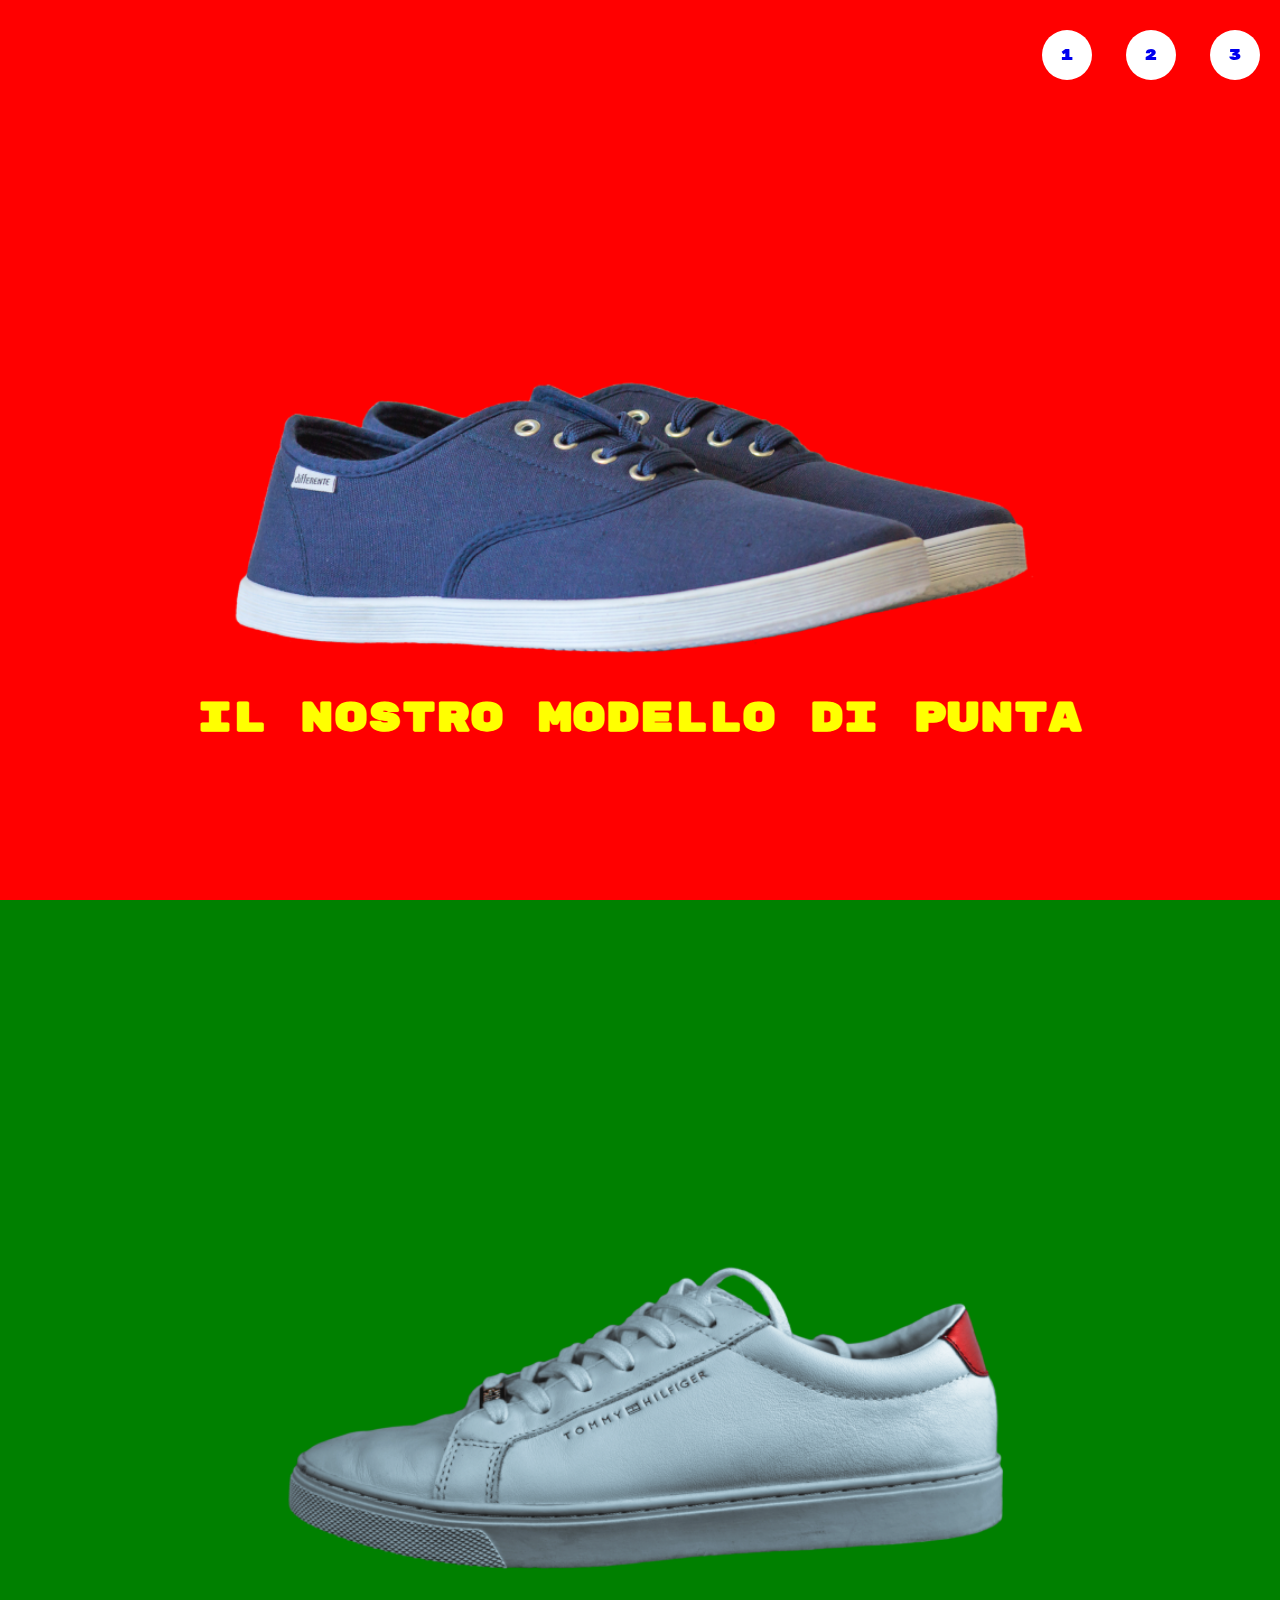
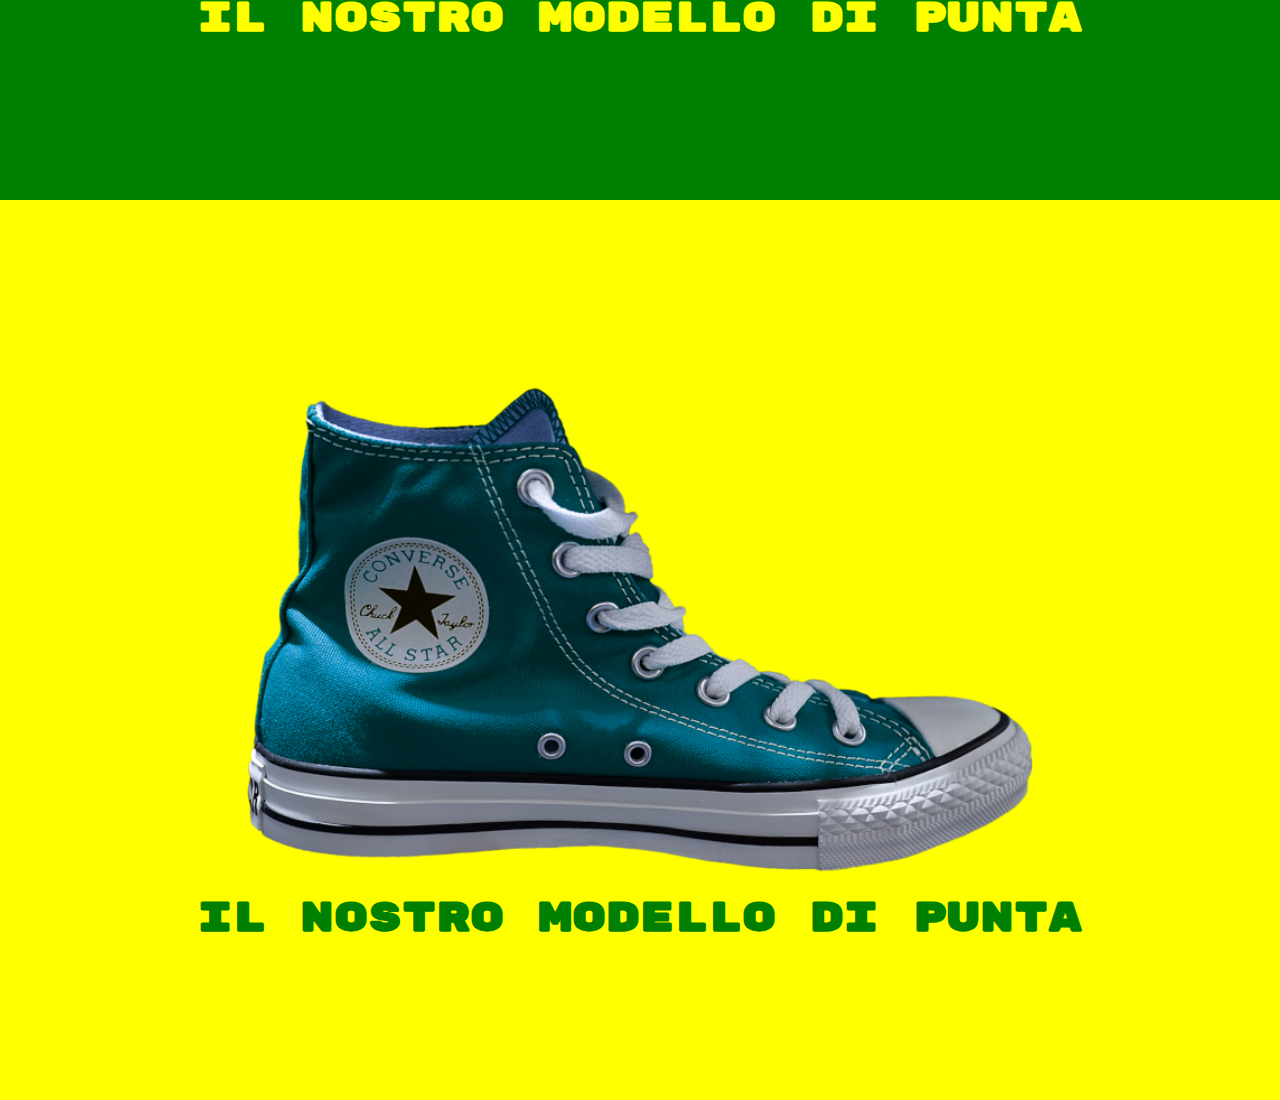
==== Bonus/index.html @ 8d33fae5 "Inserito box shadow e opacity in esercizio bonus" ====
<!DOCTYPE html>
<html lang="en">
<head>
    <meta charset="UTF-8">
    <meta http-equiv="X-UA-Compatible" content="IE=edge">
    <meta name="viewport" content="width=device-width, initial-scale=1.0">
    <link rel="stylesheet" href="css/style.css">
    <link rel="preconnect" href="https://fonts.googleapis.com">
    <link rel="preconnect" href="https://fonts.googleapis.com">
    <link rel="preconnect" href="https://fonts.googleapis.com">
    <link rel="preconnect" href="https://fonts.gstatic.com" crossorigin>
    <link href="https://fonts.googleapis.com/css2?family=Roboto:wght@300;500;900&family=Rubik+Mono+One&display=swap" rel="stylesheet">
    <title>Shoes</title>
</head>
<body>

    <div class="container">
        
        <!--Inizio nav-->
        <nav>
            <ul>
                <li>
                    <a href="#red">1</a>
                </li>
                <li>
                    <a href="#green">2</a>
                </li>
                <li>
                    <a href="#yellow">3</a>
                </li>
            </ul>
        </nav>
        <!--Fine nav-->

        <!--Inizio prodotto 1-->
        <div class="box product red" >
            
            <!--Inizio immagine-->
            <div class="img">
                <img class="shoes" src="img/01.png" alt="Shoes blue">
            </div>
            <!--Fine immagine-->

            <!--Inizio titolo-->
            <div class="box-title">
                <h2 class="title-size title-yellow">
                    Il nostro modello di punta
                </h2>
            </div>
            <!--Fine titolo-->

        </div>
        <!--Fine prodotto 1-->

        <!--Inizio prodotto 2-->
        <div class="box product green" >

            <!--Inizio immagine-->
            <div class="img">
                <img class="shoes" src="img/02.png" alt="Shoes white">
            </div>
            <!--Fine immagine-->

            <!--Inizio titolo-->
            <div class="box-title">
                <h2 class="title-size title-yellow">
                    Il nostro modello di punta
                </h2>
            </div>
            <!--Fine titolo-->

        </div>
        <!--Fine prodotto 2-->

        <!--Inizio prodotto 3-->
        <div class="box product yellow" >
            
            <!--Inizio immagine-->
            <div class="img">
                <img class="shoes" src="img/03.png" alt="Shoes green">
            </div>
            <!--Fine immagine-->

            <!--Inizio titolo-->
            <div class="box-title">
                <h2 class="title-size title-green">
                    Il nostro modello di punta
                </h2>
            </div>
            <!--Fine titolo-->

        </div>
        <!--Fine prodotto 3-->
    </div>
    
</body>
</html>
---- Bonus/css/style.css ----
/*Inizio common*/
*{
    box-sizing: border-box;
    padding: 0px;
    margin: 0px;
    font-family: 'Rubik Mono One', sans-serif;
}

.container{
    position: relative;
}
/*Fine common*/

/*Inizio nav*/
nav{
    position: fixed;
    z-index: 999;
    top: 0px;
    right: 0px;
    height: 70px;
}

nav ul{
    list-style: none;
    margin-top: 30px;
    margin-right: 20px;
    
}

nav ul li{ 
    position: relative;
    display: inline;
    margin-left: 20px;
}

nav ul li a{
    display: inline-block;
    line-height: 50px;
    width: 50px;
    text-decoration: none;
    background-color: white;
    border-radius: 50%;
    text-align: center;  
}

nav ul li:hover a{
    box-shadow: -5px 3px 5px lightgray;
    opacity: 0.5;
}
/*Fine nav*/

/*Inizio impostazioni dimensione e colore box*/
.box{
    width: 100%;
    height: 100vh;
    position: relative;
}

.container .red{
    background-color: red;
}

.container .green{
    background-color:green;
}

.container .yellow{
    background-color:yellow;
}
/*Fine impostazioni dimensione e colore box*/


/*Inizio posizionamento immagini scarpe*/
.img{
    text-align: center;
}

.shoes{
    width: 70%;
    position: absolute;
    top: 50%;
    left: 50%;
    transform: translate(-50%, -50%); 
}
/*Fine posizionamento immagini scarpe*/


/*Inizio formattazione e posizionamento titolo*/
.box-title{
    margin-top: 70px;
    display: inline-block;
    position: absolute;
    top: 72%;
    left: 50%;
    transform: translate(-50%, -50%);
    width: 70%;
    text-align: center; 
}

.title-size{
    font-size: 40px;
    text-transform: uppercase;
}

.title-yellow{
    color: yellow;
}

.title-green{
    color: green;
}
/*Fine formattazione e posizionamento titolo*/
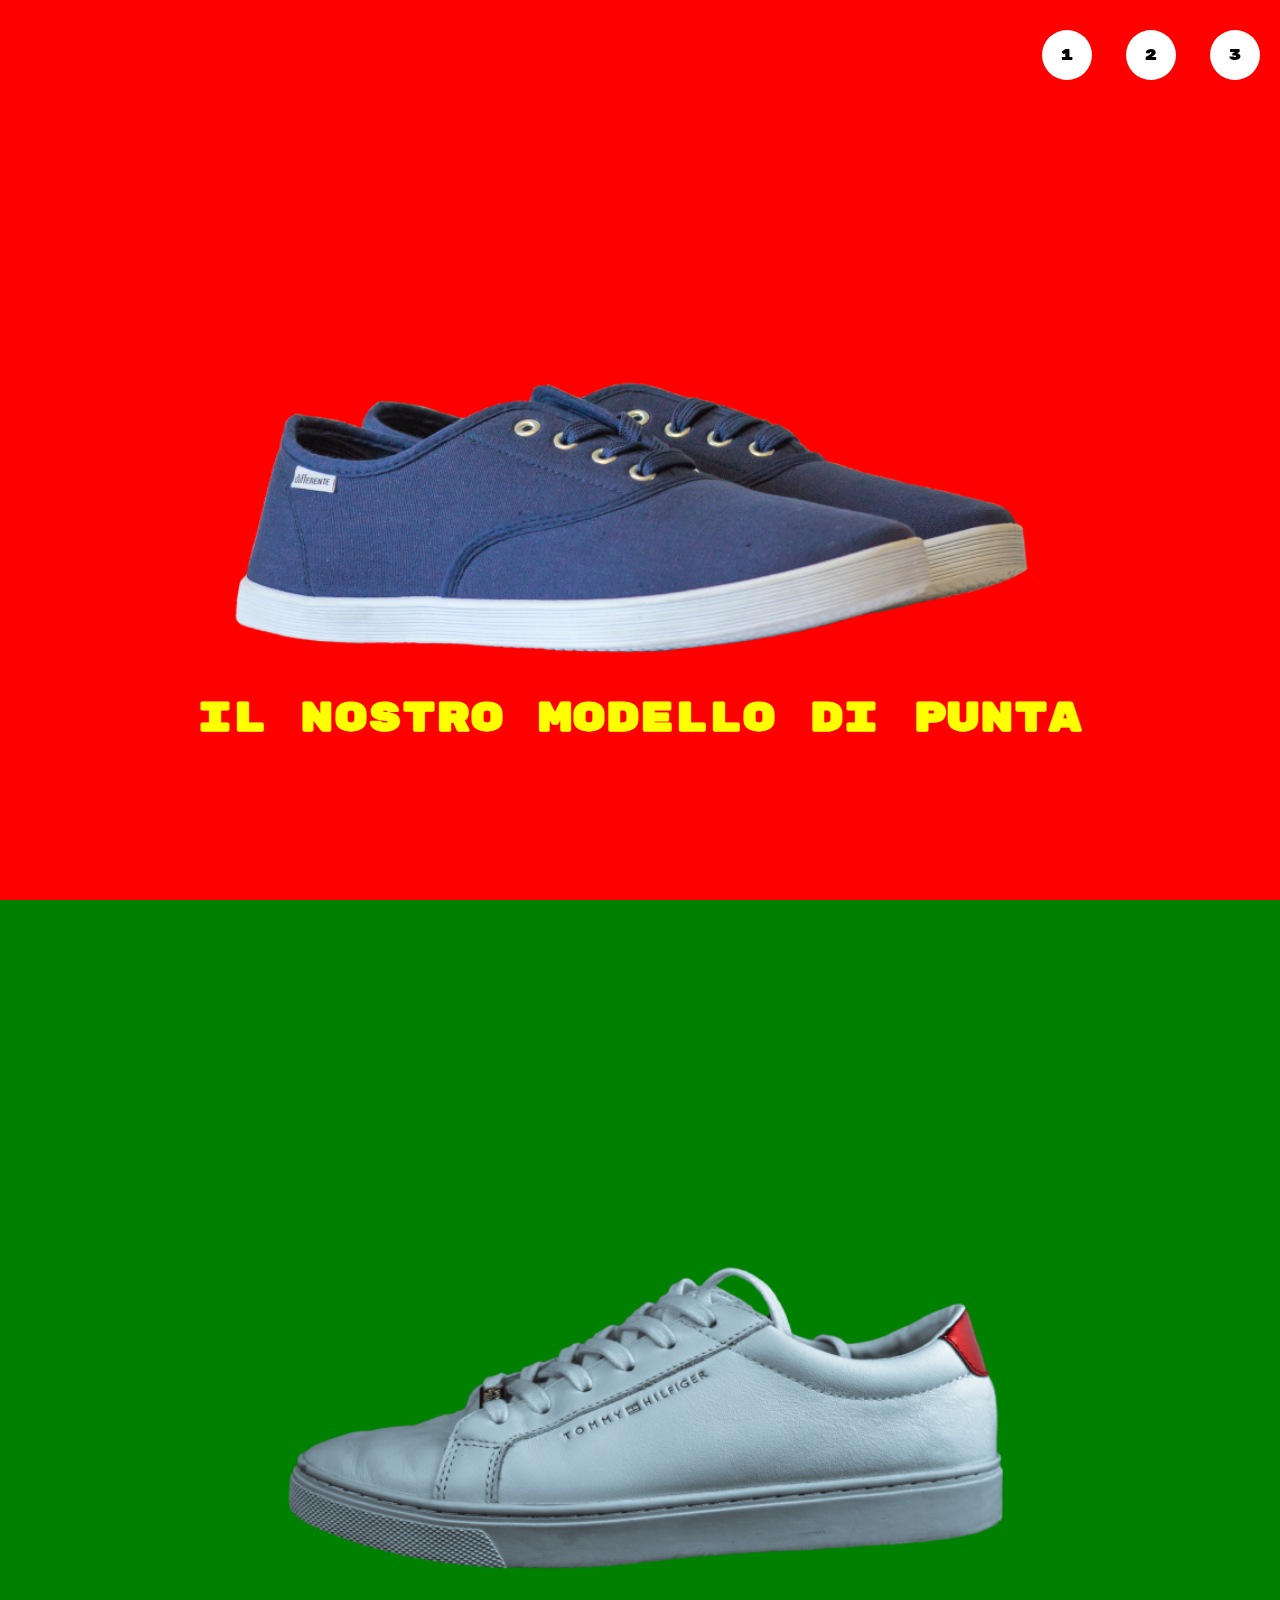
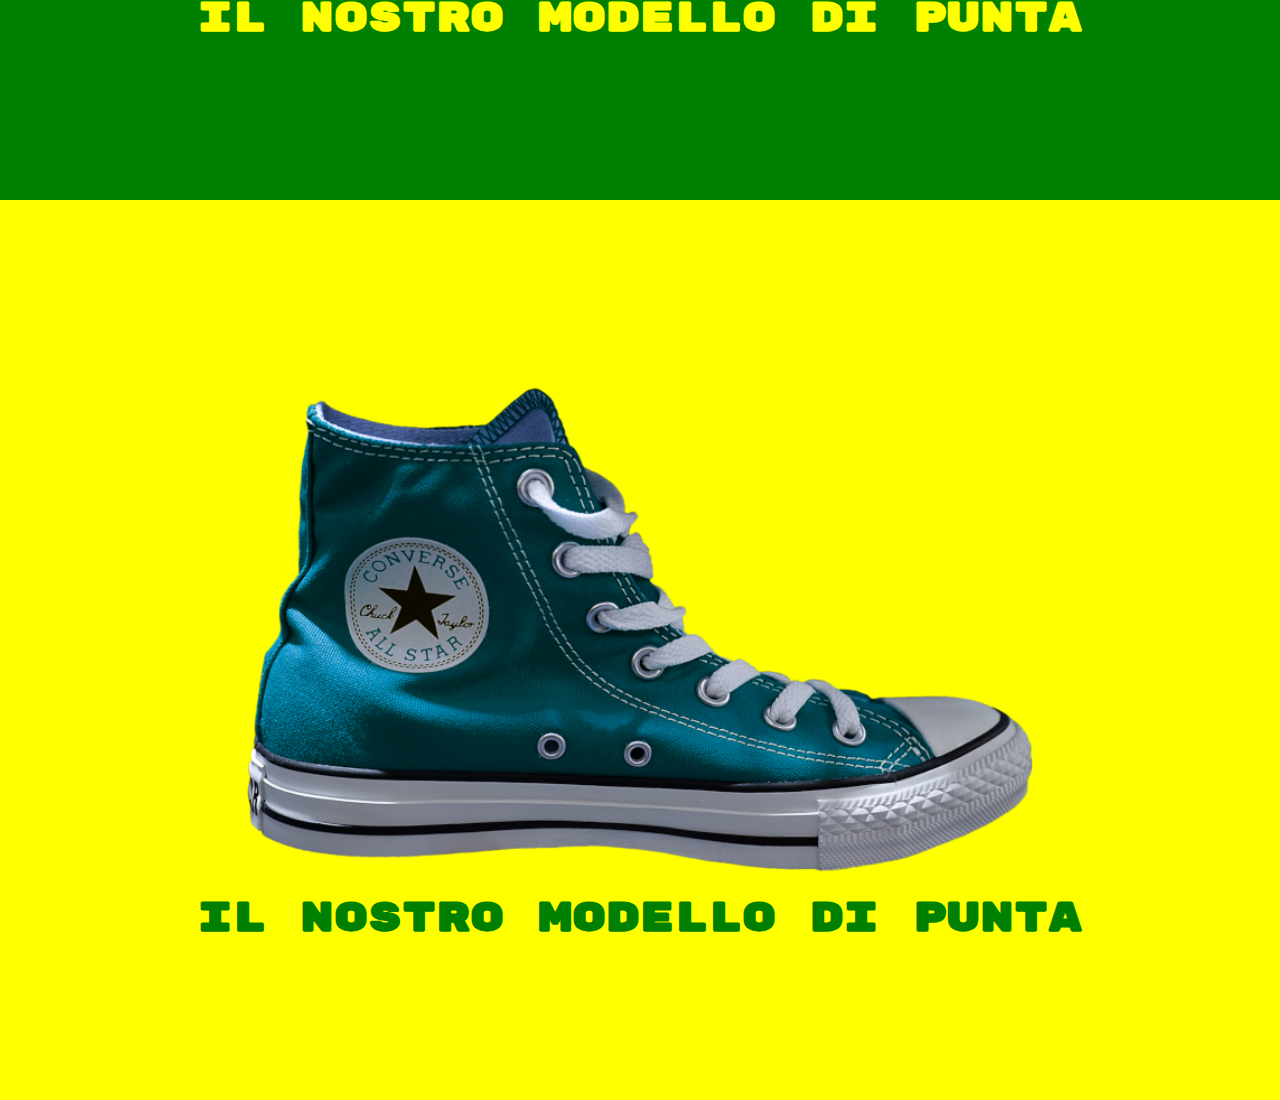
==== commit d4f02a47: "Inserito smooth scrolling in esercizio bonus" ====
--- a/Bonus/index.html
+++ b/Bonus/index.html
@@ -33,7 +33,7 @@
         <!--Fine nav-->
 
         <!--Inizio prodotto 1-->
-        <div class="box product red" >
+        <div class="box product red" id="red">
             
             <!--Inizio immagine-->
             <div class="img">
@@ -53,7 +53,7 @@
         <!--Fine prodotto 1-->
 
         <!--Inizio prodotto 2-->
-        <div class="box product green" >
+        <div class="box product green" id="green">
 
             <!--Inizio immagine-->
             <div class="img">
@@ -73,7 +73,7 @@
         <!--Fine prodotto 2-->
 
         <!--Inizio prodotto 3-->
-        <div class="box product yellow" >
+        <div class="box product yellow" id="yellow">
             
             <!--Inizio immagine-->
             <div class="img">
--- a/Bonus/css/style.css
+++ b/Bonus/css/style.css
@@ -4,6 +4,7 @@
     padding: 0px;
     margin: 0px;
     font-family: 'Rubik Mono One', sans-serif;
+    scroll-behavior: smooth;
 }
 
 .container{
@@ -39,6 +40,7 @@
     width: 50px;
     text-decoration: none;
     background-color: white;
+    color: black;
     border-radius: 50%;
     text-align: center;  
 }
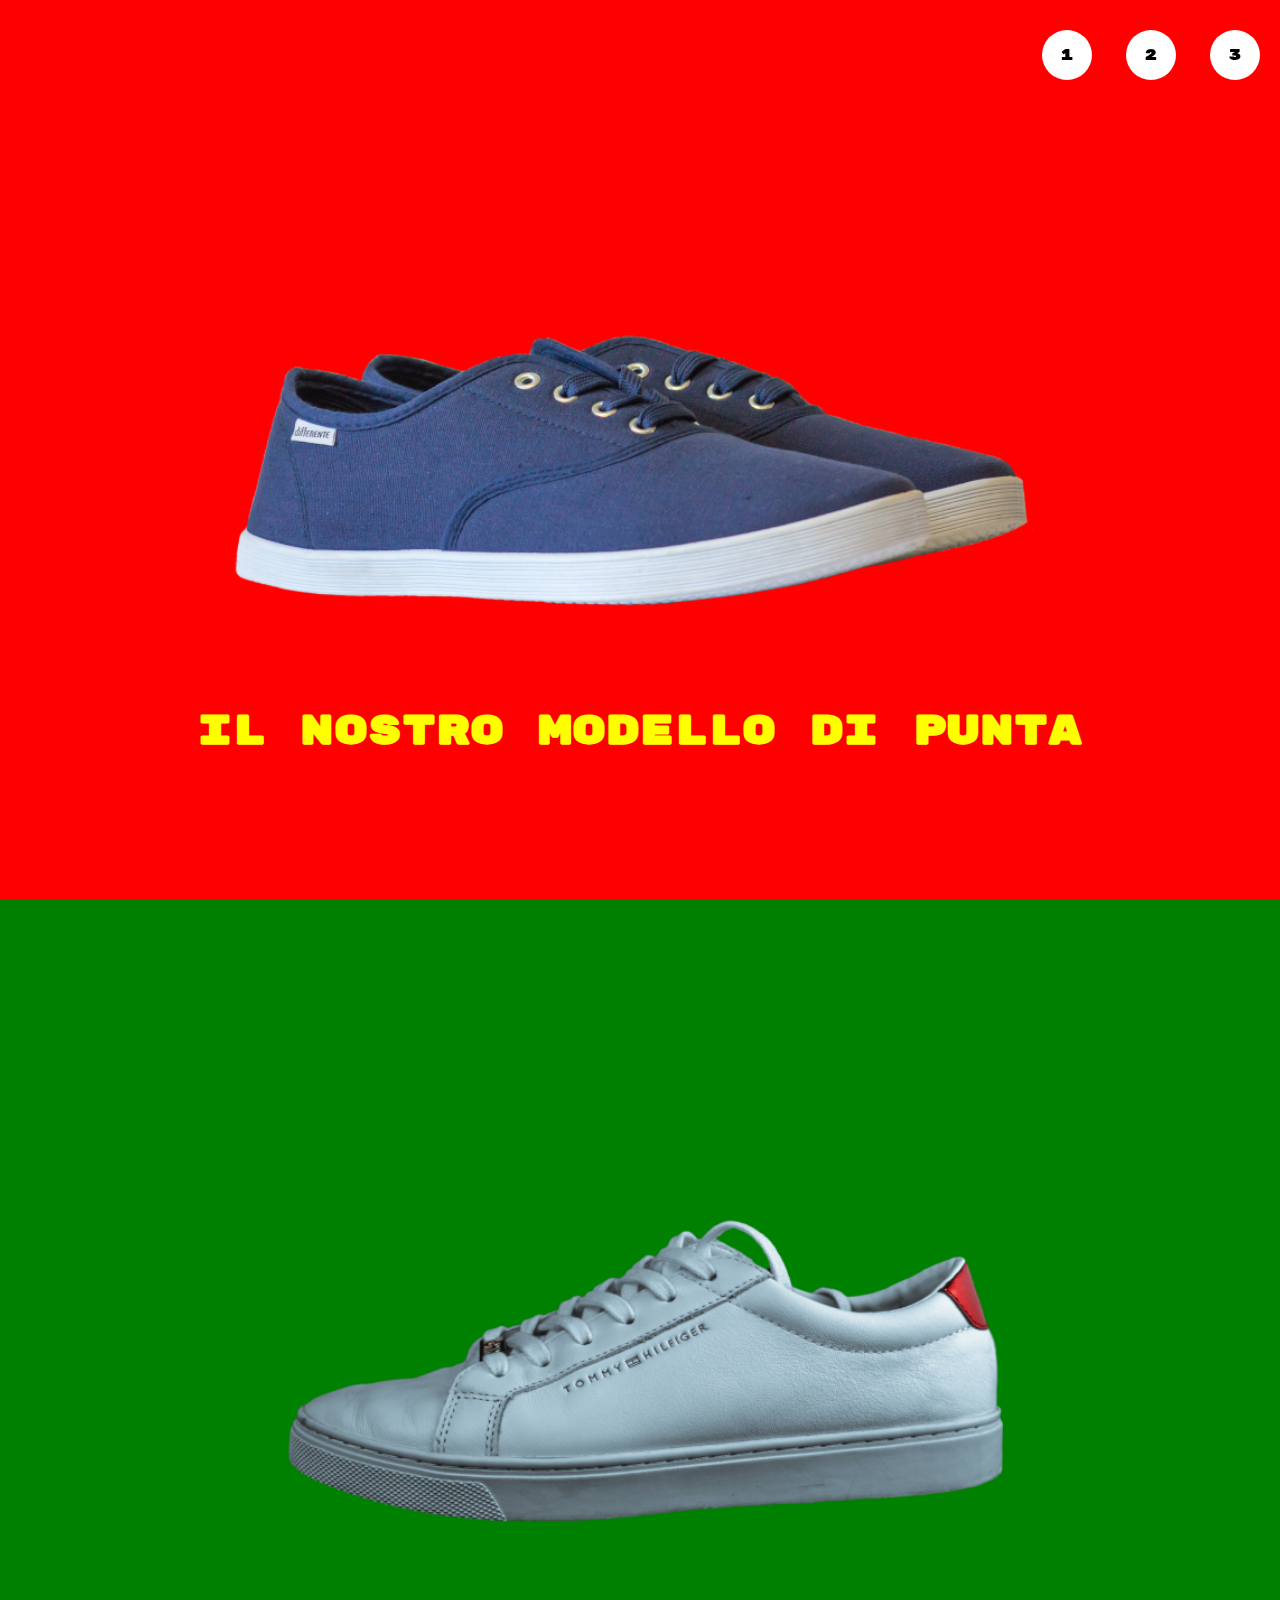
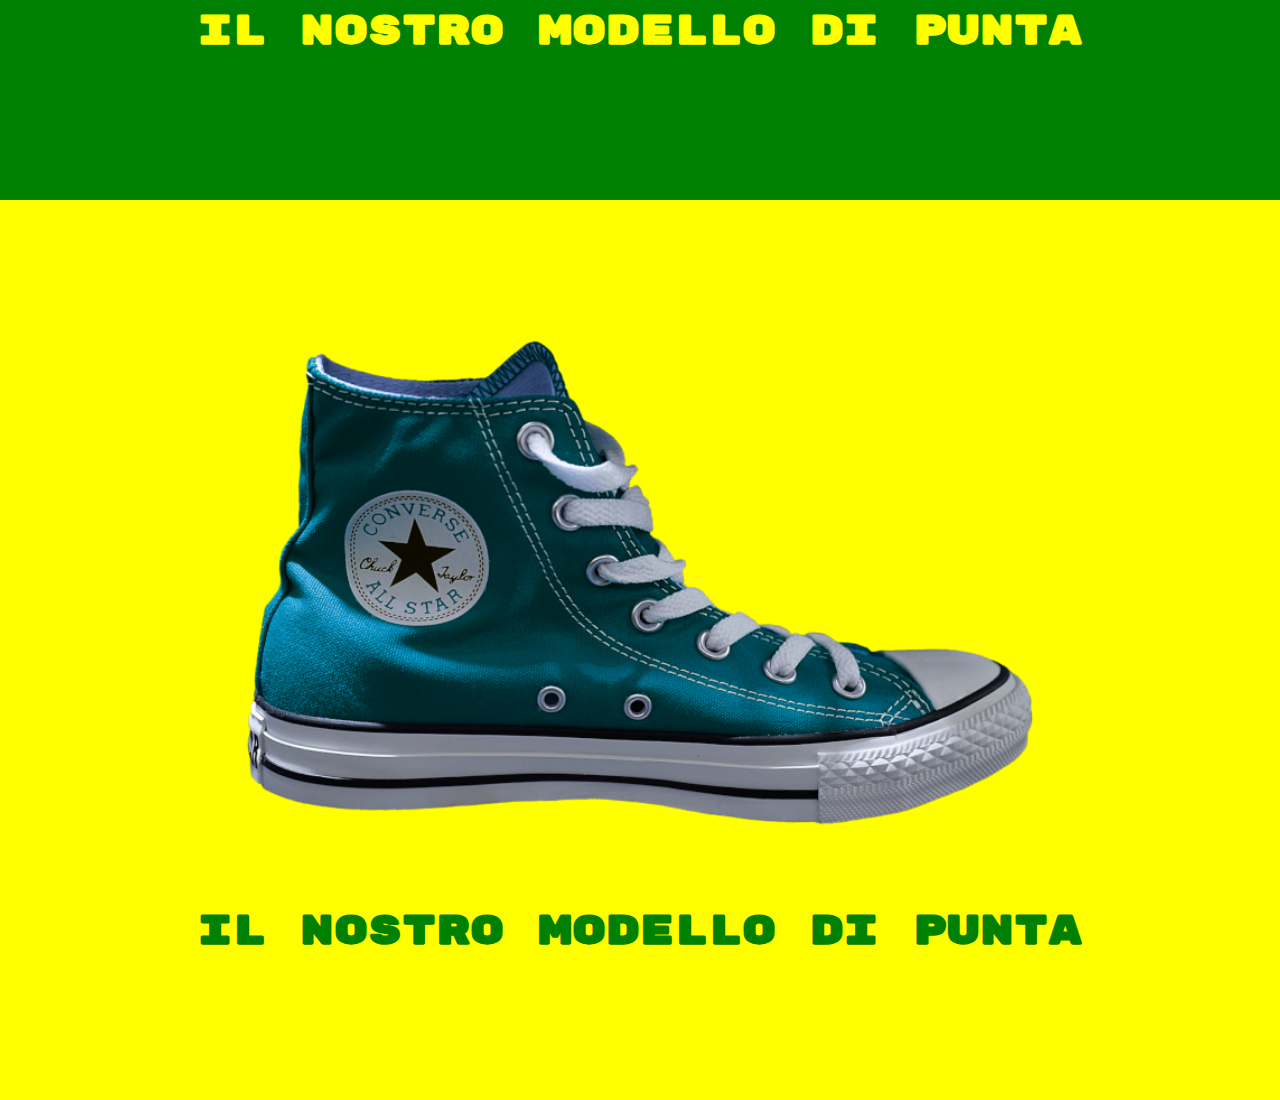
==== commit aca8daee: "Inserito img e testo in un unico div" ====
--- a/Bonus/index.html
+++ b/Bonus/index.html
@@ -34,61 +34,60 @@
 
         <!--Inizio prodotto 1-->
         <div class="box product red" id="red">
-            
-            <!--Inizio immagine-->
-            <div class="img">
-                <img class="shoes" src="img/01.png" alt="Shoes blue">
-            </div>
+        
+        <!--Contiene immagine e testo-->
+        <div class="content">
+
+             <!--Inizio immagine-->
+            <img class="shoes" src="img/01.png" alt="Shoes blue">
             <!--Fine immagine-->
 
             <!--Inizio titolo-->
-            <div class="box-title">
-                <h2 class="title-size title-yellow">
-                    Il nostro modello di punta
-                </h2>
-            </div>
+            <h2 class="title-size title-yellow">
+                Il nostro modello di punta
+            </h2>
             <!--Fine titolo-->
-
+        </div>
+           
         </div>
         <!--Fine prodotto 1-->
 
         <!--Inizio prodotto 2-->
         <div class="box product green" id="green">
 
+        <!--Contiene immagine e testo-->
+        <div class="content">
+
             <!--Inizio immagine-->
-            <div class="img">
-                <img class="shoes" src="img/02.png" alt="Shoes white">
-            </div>
+            <img class="shoes" src="img/02.png" alt="Shoes white">
             <!--Fine immagine-->
-
+   
             <!--Inizio titolo-->
-            <div class="box-title">
-                <h2 class="title-size title-yellow">
-                    Il nostro modello di punta
-                </h2>
-            </div>
+            <h2 class="title-size title-yellow">
+                Il nostro modello di punta
+            </h2>
             <!--Fine titolo-->
-
+    
+           </div>
         </div>
         <!--Fine prodotto 2-->
 
         <!--Inizio prodotto 3-->
         <div class="box product yellow" id="yellow">
             
-            <!--Inizio immagine-->
-            <div class="img">
-                <img class="shoes" src="img/03.png" alt="Shoes green">
-            </div>
-            <!--Fine immagine-->
+            <!--Contiene immagine e testo-->
+            <div class="content">
 
-            <!--Inizio titolo-->
-            <div class="box-title">
-                <h2 class="title-size title-green">
-                    Il nostro modello di punta
-                </h2>
-            </div>
-            <!--Fine titolo-->
-
+                <!--Inizio immagine-->  
+               <img class="shoes" src="img/03.png" alt="Shoes green">
+               <!--Fine immagine-->
+   
+               <!--Inizio titolo-->
+               <h2 class="title-size title-green">
+                   Il nostro modello di punta
+               </h2>        
+               <!--Fine titolo-->
+           </div>
         </div>
         <!--Fine prodotto 3-->
     </div>
--- a/Bonus/css/style.css
+++ b/Bonus/css/style.css
@@ -71,37 +71,33 @@
 }
 /*Fine impostazioni dimensione e colore box*/
 
+/*Inizio posizionamento contenitore immagine e testo*/
+.content{
+    margin-top: 70px;
+    display: inline-block;
+    position: absolute;
+    top: 40%;
+    left: 50%;
+    transform: translate(-50%, -50%);
+    width: 70%;
+    text-align: center;
+}
+/*Fine posizionamento contenitore immagine e testo*/
+
 
 /*Inizio posizionamento immagini scarpe*/
-.img{
-    text-align: center;
-}
-
 .shoes{
-    width: 70%;
-    position: absolute;
-    top: 50%;
-    left: 50%;
-    transform: translate(-50%, -50%); 
+    width: 100%;
+    padding-bottom: 0px;
 }
 /*Fine posizionamento immagini scarpe*/
 
 
 /*Inizio formattazione e posizionamento titolo*/
-.box-title{
-    margin-top: 70px;
-    display: inline-block;
-    position: absolute;
-    top: 72%;
-    left: 50%;
-    transform: translate(-50%, -50%);
-    width: 70%;
-    text-align: center; 
-}
-
 .title-size{
     font-size: 40px;
     text-transform: uppercase;
+    margin-top: 0px;
 }
 
 .title-yellow{
